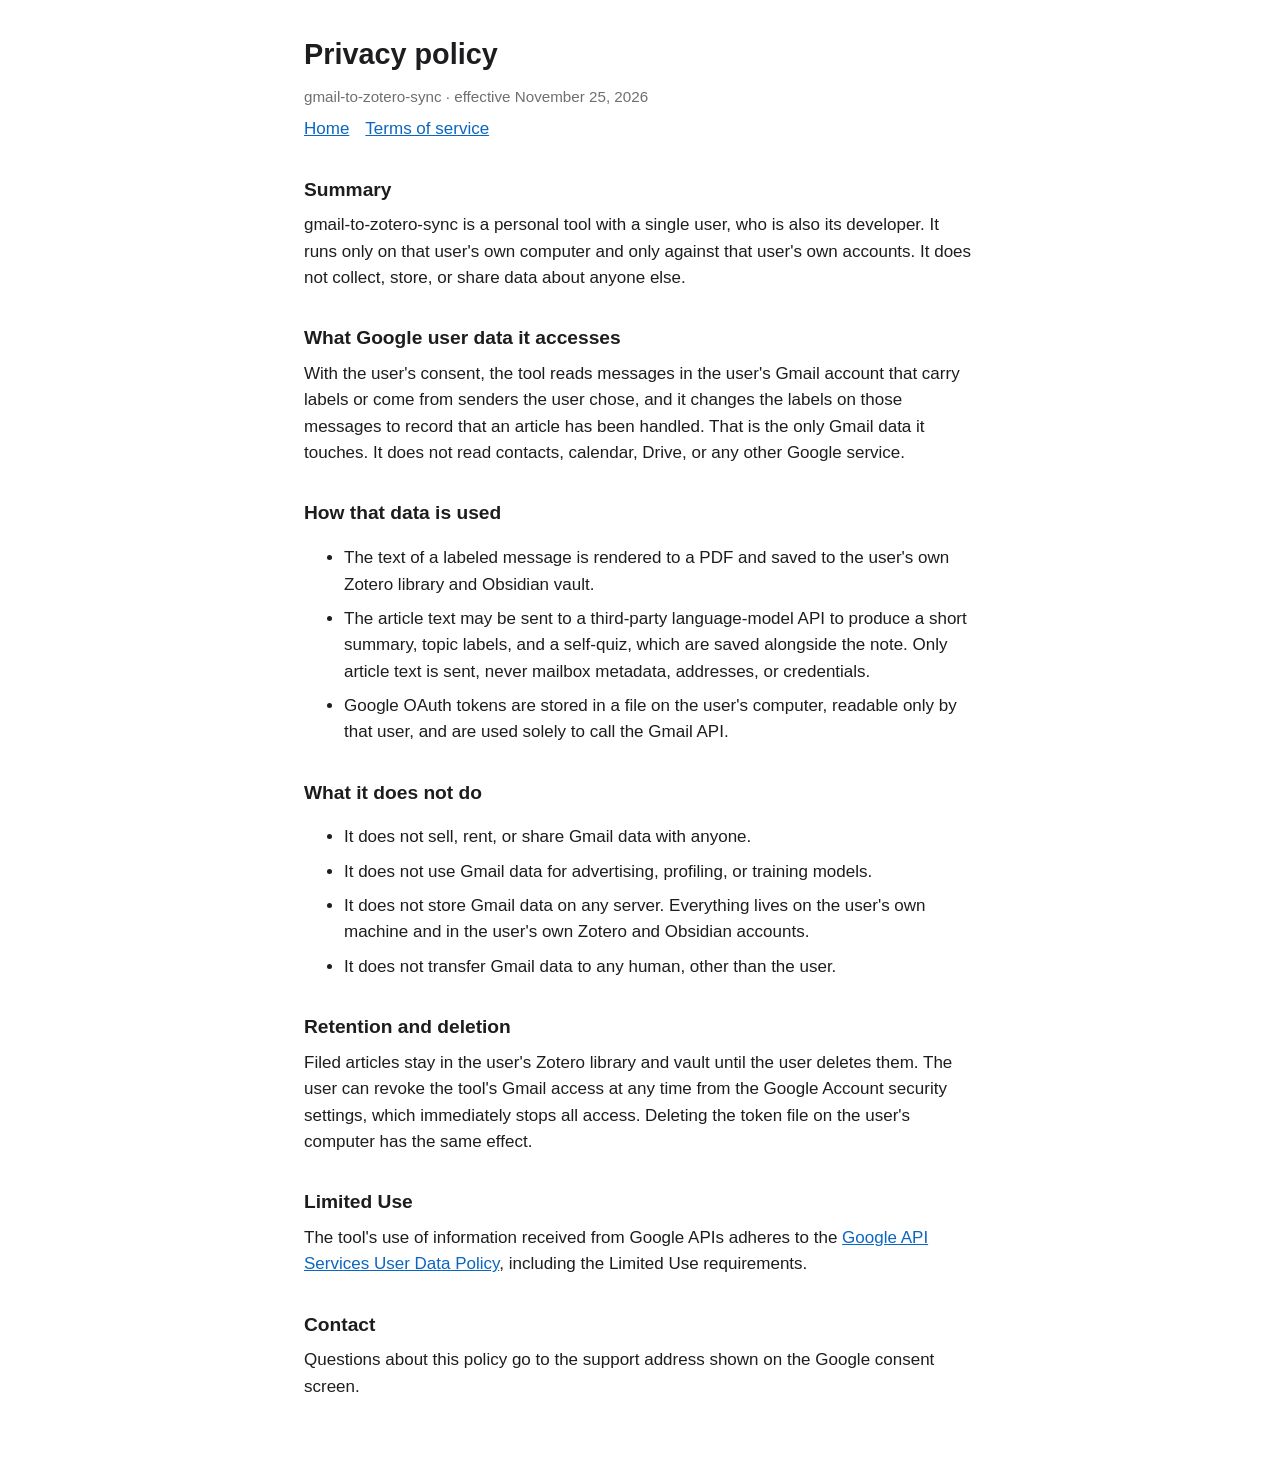
==== privacy.html @ d7b7a22d "Add the home, privacy policy and terms pages Co-Authored-By: Claude Fable 5.1 <noreply@anthropic.com" ====
<!doctype html>
<html lang="en">
<head>
<meta charset="utf-8">
<meta name="viewport" content="width=device-width, initial-scale=1">
<title>Privacy policy · gmail-to-zotero-sync</title>
<link rel="stylesheet" href="style.css">
</head>
<body>
<main>
<h1>Privacy policy</h1>
<p class="muted">gmail-to-zotero-sync · effective November 25, 2026</p>
<nav><a href="index.html">Home</a><a href="terms.html">Terms of service</a></nav>

<h2>Summary</h2>
<p>gmail-to-zotero-sync is a personal tool with a single user, who is also its developer. It runs only on that user's own computer and only against that user's own accounts. It does not collect, store, or share data about anyone else.</p>

<h2>What Google user data it accesses</h2>
<p>With the user's consent, the tool reads messages in the user's Gmail account that carry labels or come from senders the user chose, and it changes the labels on those messages to record that an article has been handled. That is the only Gmail data it touches. It does not read contacts, calendar, Drive, or any other Google service.</p>

<h2>How that data is used</h2>
<ul>
<li>The text of a labeled message is rendered to a PDF and saved to the user's own Zotero library and Obsidian vault.</li>
<li>The article text may be sent to a third-party language-model API to produce a short summary, topic labels, and a self-quiz, which are saved alongside the note. Only article text is sent, never mailbox metadata, addresses, or credentials.</li>
<li>Google OAuth tokens are stored in a file on the user's computer, readable only by that user, and are used solely to call the Gmail API.</li>
</ul>

<h2>What it does not do</h2>
<ul>
<li>It does not sell, rent, or share Gmail data with anyone.</li>
<li>It does not use Gmail data for advertising, profiling, or training models.</li>
<li>It does not store Gmail data on any server. Everything lives on the user's own machine and in the user's own Zotero and Obsidian accounts.</li>
<li>It does not transfer Gmail data to any human, other than the user.</li>
</ul>

<h2>Retention and deletion</h2>
<p>Filed articles stay in the user's Zotero library and vault until the user deletes them. The user can revoke the tool's Gmail access at any time from the Google Account security settings, which immediately stops all access. Deleting the token file on the user's computer has the same effect.</p>

<h2>Limited Use</h2>
<p>The tool's use of information received from Google APIs adheres to the <a href="https://developers.google.com/terms/api-services-user-data-policy">Google API Services User Data Policy</a>, including the Limited Use requirements.</p>

<h2>Contact</h2>
<p>Questions about this policy go to the support address shown on the Google consent screen.</p>
</main>
</body>
</html>
---- style.css ----
:root { color-scheme: light dark; --fg: #1d1d1f; --bg: #ffffff; --muted: #6e6e73; --link: #0a66c2; }
@media (prefers-color-scheme: dark) { :root { --fg: #f2f2f2; --bg: #121212; --muted: #a0a0a0; --link: #7ab7ff; } }
body { margin: 0; padding: 2rem 1rem 4rem; background: var(--bg); color: var(--fg); font: 17px/1.55 -apple-system, BlinkMacSystemFont, "Segoe UI", Helvetica, Arial, sans-serif; }
main { max-width: 42rem; margin: 0 auto; }
h1 { font-size: 1.8rem; margin: 0 0 .25rem; }
h2 { font-size: 1.2rem; margin: 2rem 0 .5rem; }
p, li { margin: .5rem 0; }
nav a { margin-right: 1rem; }
a { color: var(--link); }
.muted { color: var(--muted); font-size: .95rem; }
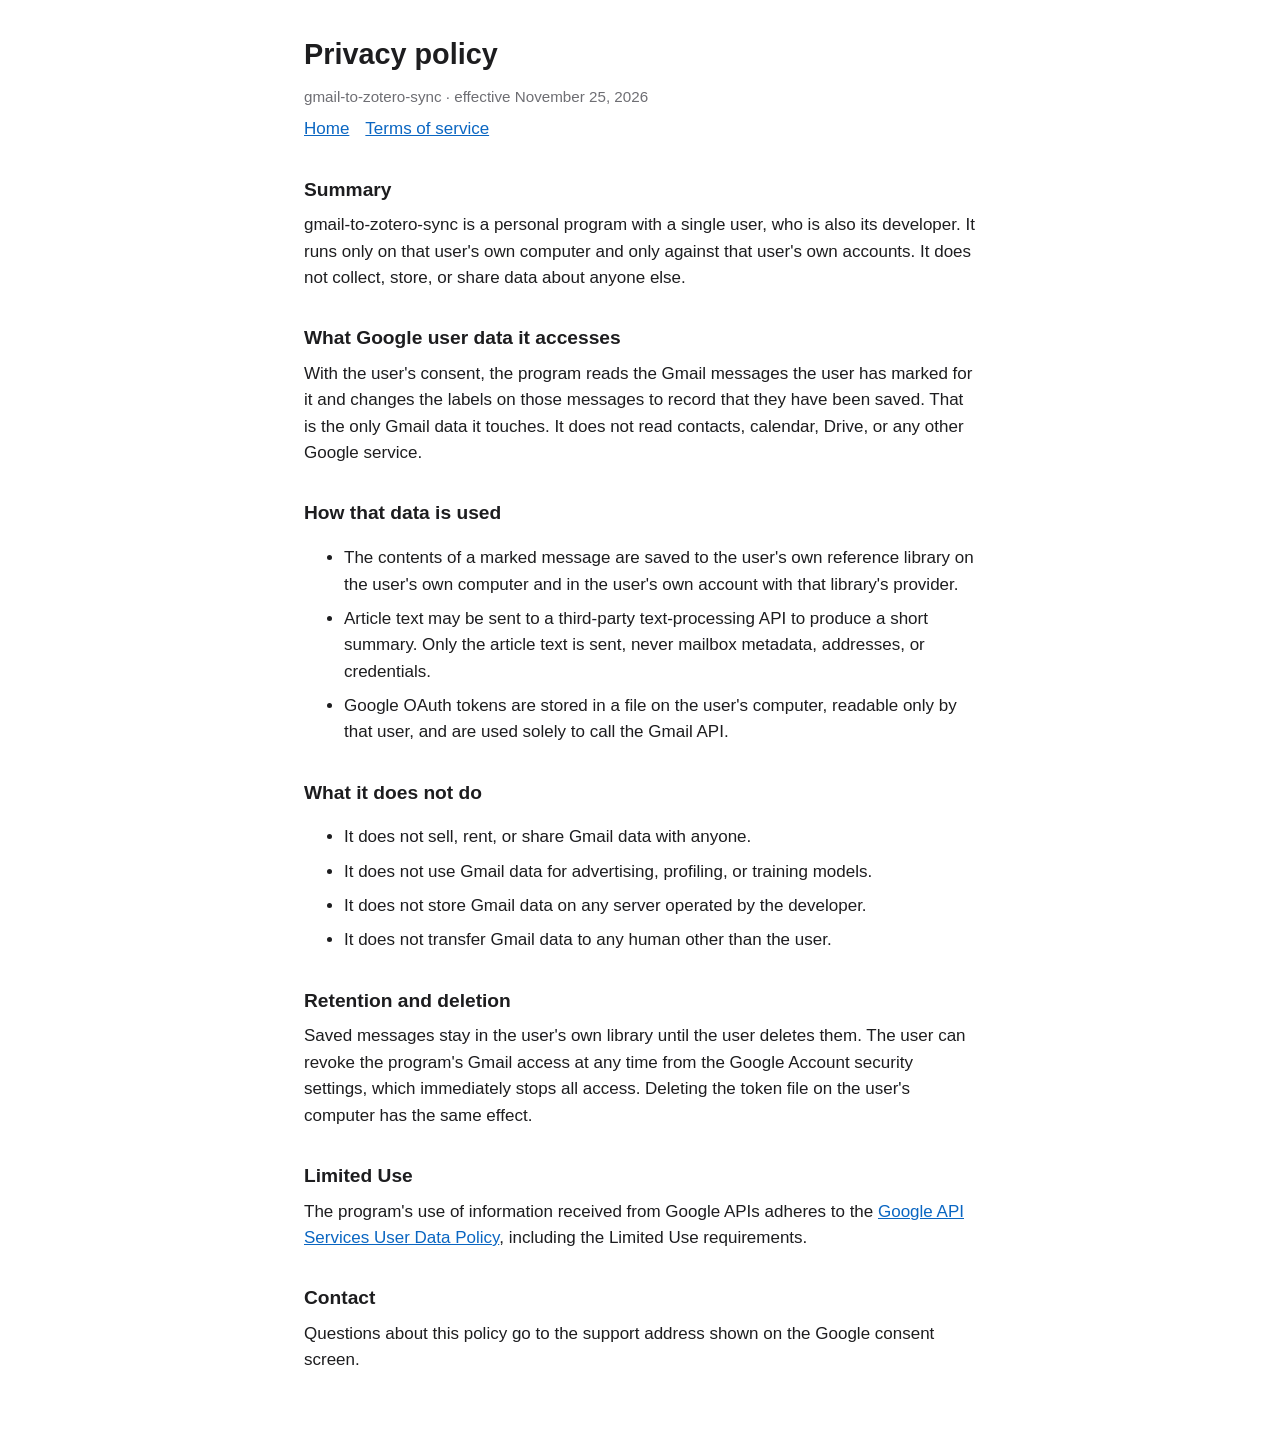
==== commit 76bde2b0: "Describe the app generically on the public pages Co-Authored-By: Claude Fable 5.1 <noreply@anthropic" ====
--- a/privacy.html
+++ b/privacy.html
@@ -13,15 +13,15 @@
 <nav><a href="index.html">Home</a><a href="terms.html">Terms of service</a></nav>
 
 <h2>Summary</h2>
-<p>gmail-to-zotero-sync is a personal tool with a single user, who is also its developer. It runs only on that user's own computer and only against that user's own accounts. It does not collect, store, or share data about anyone else.</p>
+<p>gmail-to-zotero-sync is a personal program with a single user, who is also its developer. It runs only on that user's own computer and only against that user's own accounts. It does not collect, store, or share data about anyone else.</p>
 
 <h2>What Google user data it accesses</h2>
-<p>With the user's consent, the tool reads messages in the user's Gmail account that carry labels or come from senders the user chose, and it changes the labels on those messages to record that an article has been handled. That is the only Gmail data it touches. It does not read contacts, calendar, Drive, or any other Google service.</p>
+<p>With the user's consent, the program reads the Gmail messages the user has marked for it and changes the labels on those messages to record that they have been saved. That is the only Gmail data it touches. It does not read contacts, calendar, Drive, or any other Google service.</p>
 
 <h2>How that data is used</h2>
 <ul>
-<li>The text of a labeled message is rendered to a PDF and saved to the user's own Zotero library and Obsidian vault.</li>
-<li>The article text may be sent to a third-party language-model API to produce a short summary, topic labels, and a self-quiz, which are saved alongside the note. Only article text is sent, never mailbox metadata, addresses, or credentials.</li>
+<li>The contents of a marked message are saved to the user's own reference library on the user's own computer and in the user's own account with that library's provider.</li>
+<li>Article text may be sent to a third-party text-processing API to produce a short summary. Only the article text is sent, never mailbox metadata, addresses, or credentials.</li>
 <li>Google OAuth tokens are stored in a file on the user's computer, readable only by that user, and are used solely to call the Gmail API.</li>
 </ul>
 
@@ -29,15 +29,15 @@
 <ul>
 <li>It does not sell, rent, or share Gmail data with anyone.</li>
 <li>It does not use Gmail data for advertising, profiling, or training models.</li>
-<li>It does not store Gmail data on any server. Everything lives on the user's own machine and in the user's own Zotero and Obsidian accounts.</li>
-<li>It does not transfer Gmail data to any human, other than the user.</li>
+<li>It does not store Gmail data on any server operated by the developer.</li>
+<li>It does not transfer Gmail data to any human other than the user.</li>
 </ul>
 
 <h2>Retention and deletion</h2>
-<p>Filed articles stay in the user's Zotero library and vault until the user deletes them. The user can revoke the tool's Gmail access at any time from the Google Account security settings, which immediately stops all access. Deleting the token file on the user's computer has the same effect.</p>
+<p>Saved messages stay in the user's own library until the user deletes them. The user can revoke the program's Gmail access at any time from the Google Account security settings, which immediately stops all access. Deleting the token file on the user's computer has the same effect.</p>
 
 <h2>Limited Use</h2>
-<p>The tool's use of information received from Google APIs adheres to the <a href="https://developers.google.com/terms/api-services-user-data-policy">Google API Services User Data Policy</a>, including the Limited Use requirements.</p>
+<p>The program's use of information received from Google APIs adheres to the <a href="https://developers.google.com/terms/api-services-user-data-policy">Google API Services User Data Policy</a>, including the Limited Use requirements.</p>
 
 <h2>Contact</h2>
 <p>Questions about this policy go to the support address shown on the Google consent screen.</p>
